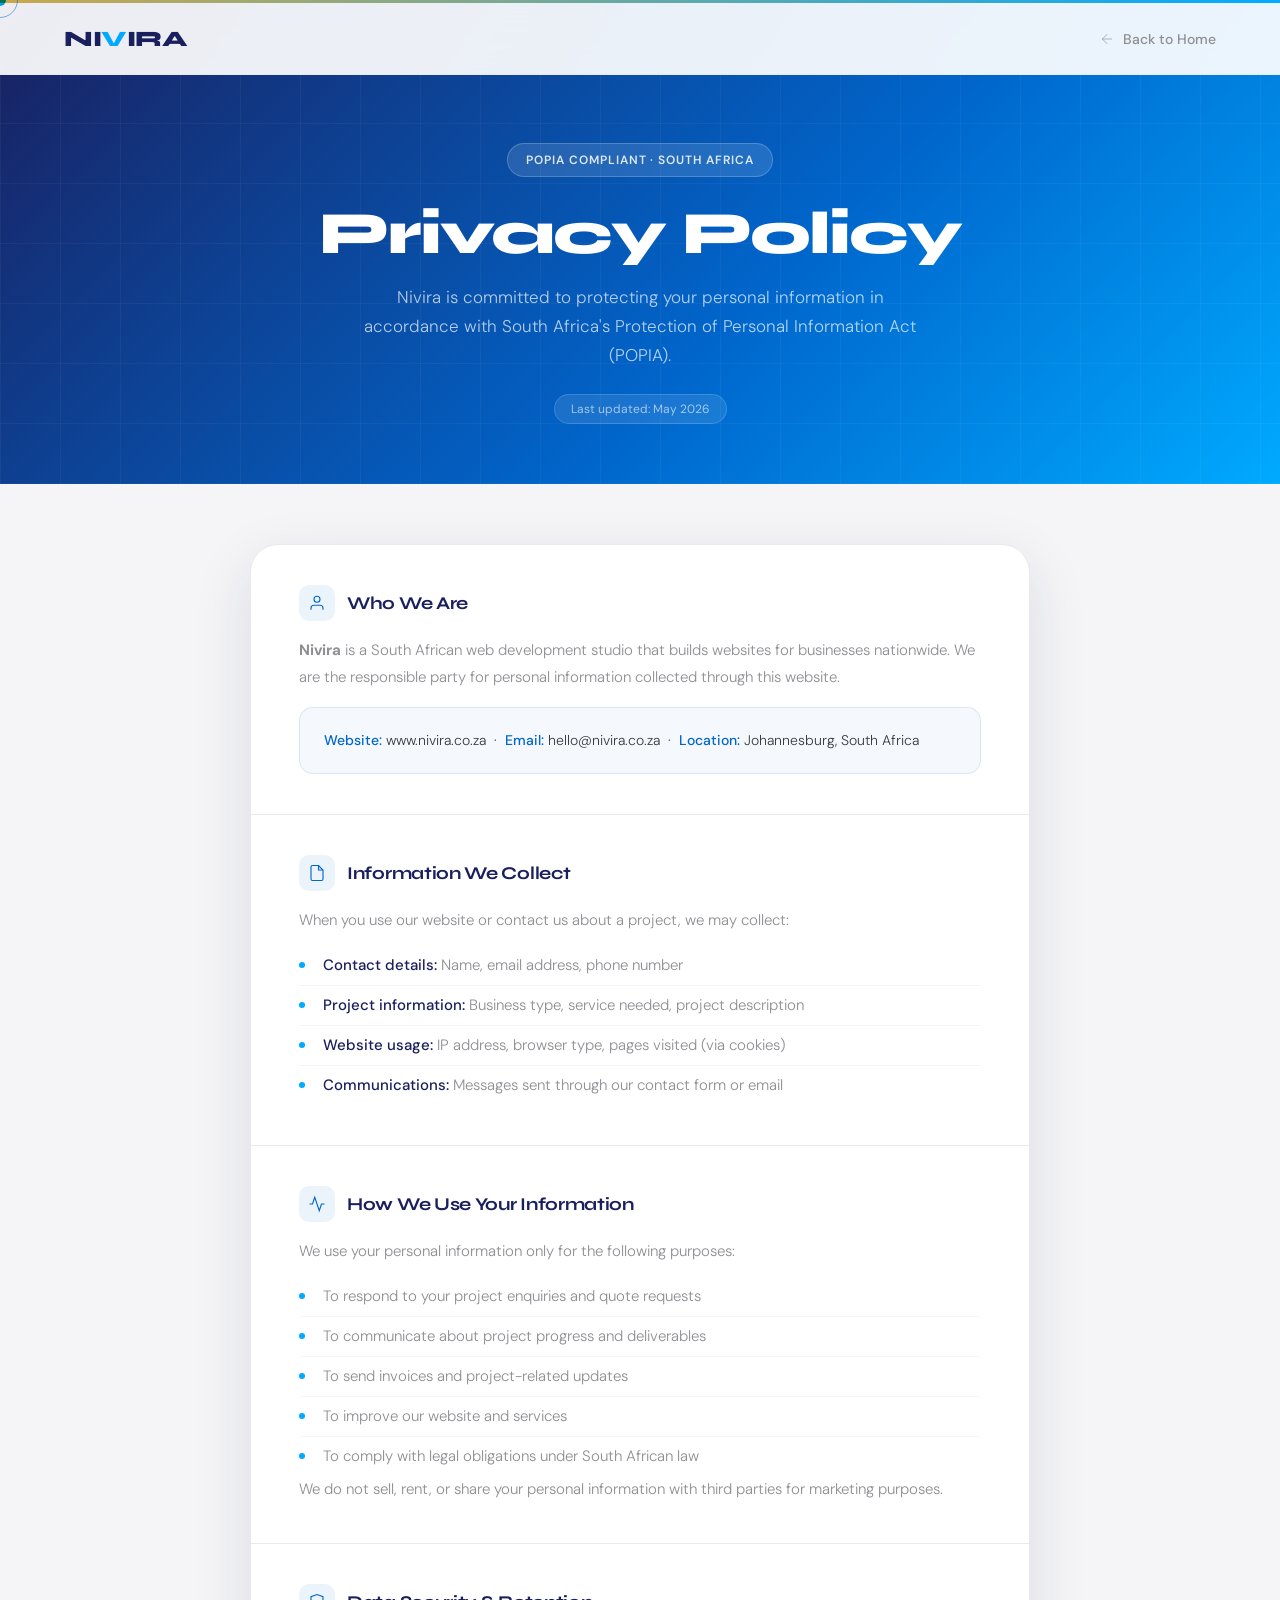
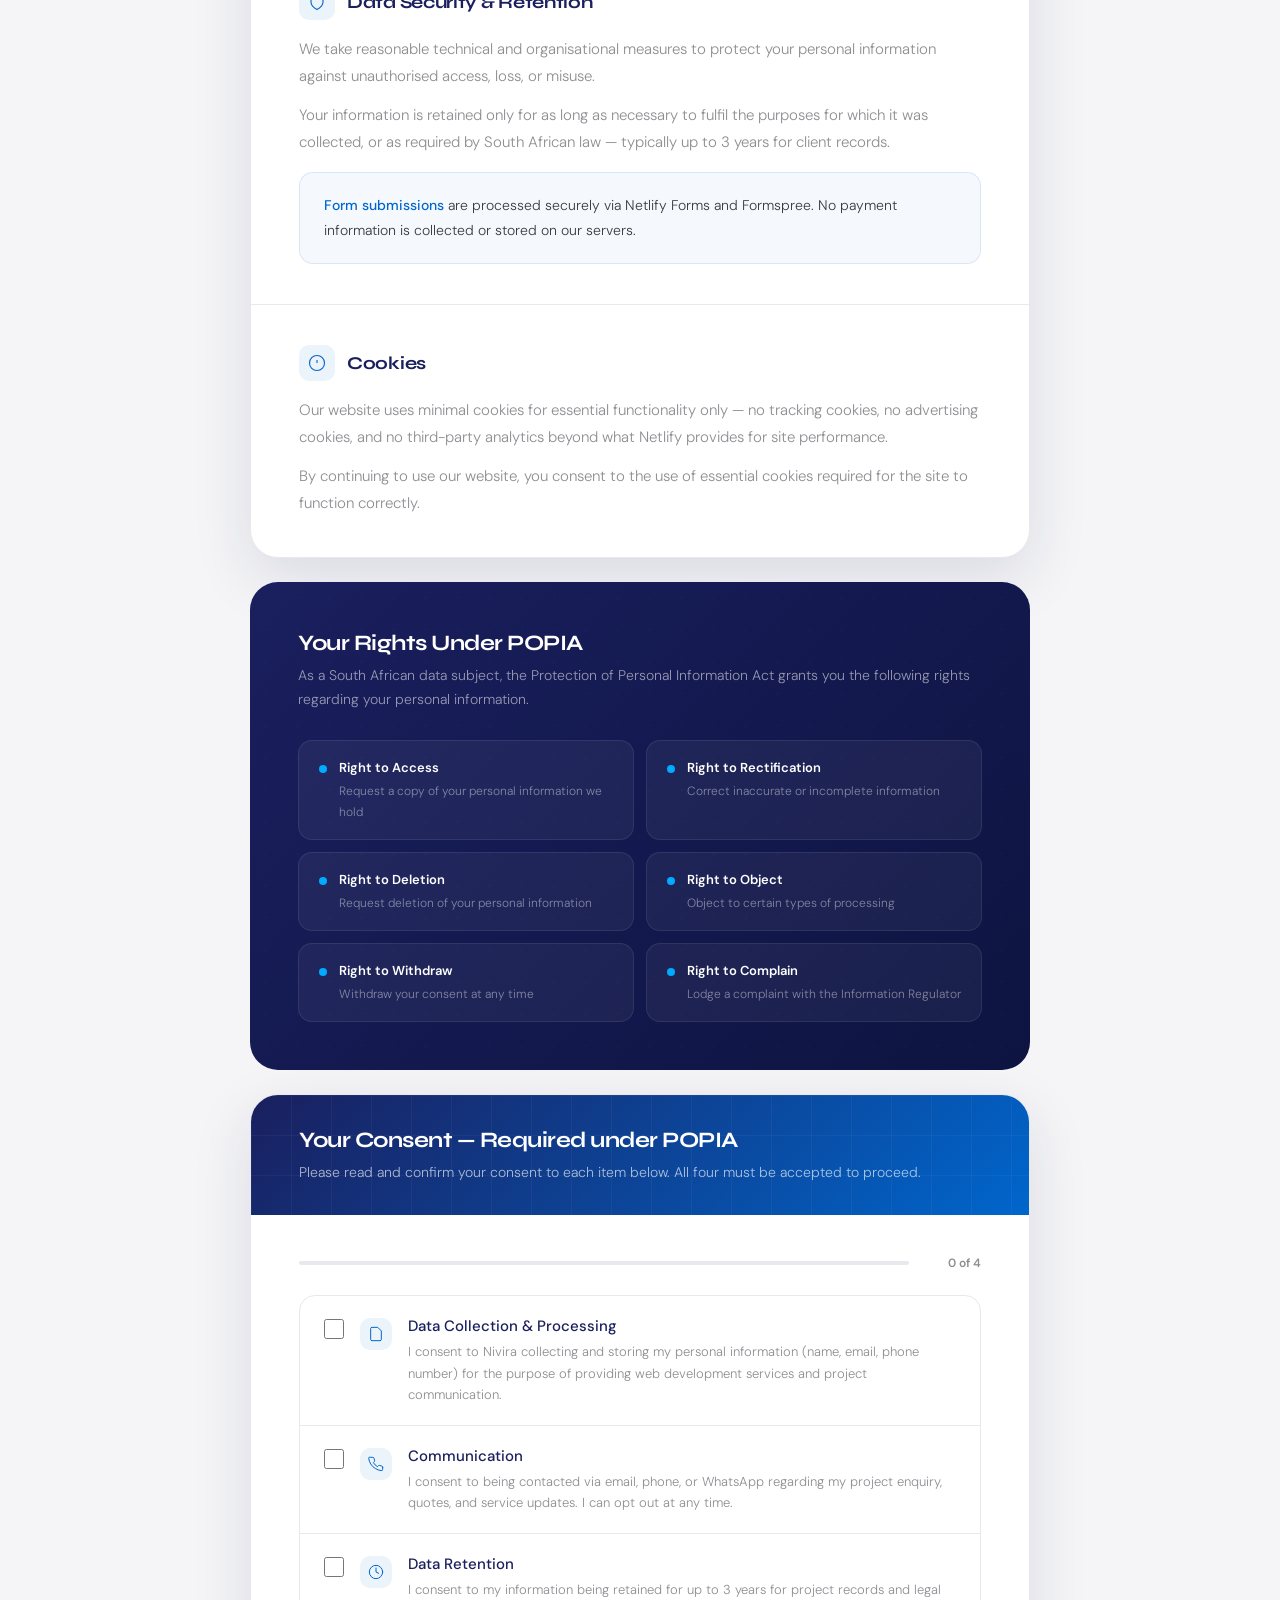
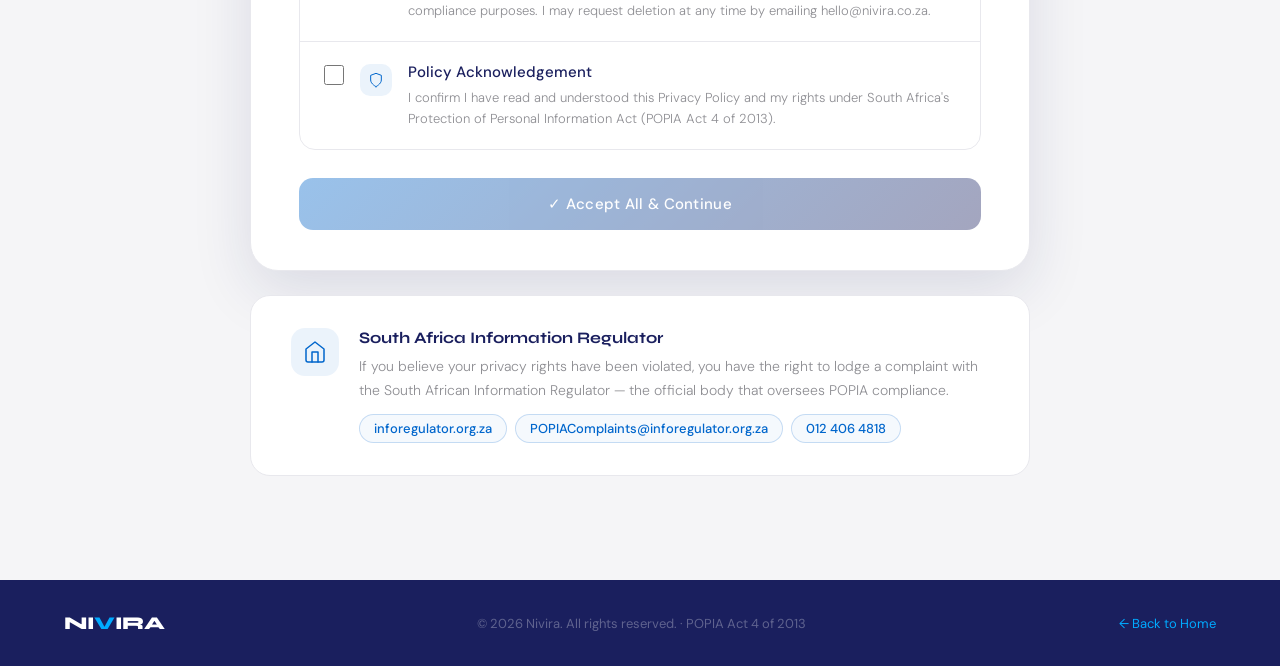
==== privacy-policy.html @ 15f0e9cd "Add files via upload" ====
<!DOCTYPE html>
<html lang="en">
<head>
<meta charset="UTF-8">
<meta name="viewport" content="width=device-width, initial-scale=1.0">
<title>Privacy Policy & POPIA | Nivira</title>
<meta name="description" content="Nivira's Privacy Policy and POPIA compliance notice. Learn how we collect, use, and protect your personal information.">
<link rel="canonical" href="https://www.nivira.co.za/privacy-policy.html">
<link rel="preconnect" href="https://fonts.googleapis.com">
<link rel="preconnect" href="https://fonts.gstatic.com" crossorigin>
<link href="https://fonts.googleapis.com/css2?family=Syne:wght@400;500;600;700;800&family=DM+Sans:ital,opsz,wght@0,9..40,300;0,9..40,400;0,9..40,500&display=swap" rel="stylesheet">
<style>
:root{
  --navy:#1a1f5e;
  --blue:#0066cc;
  --cyan:#00aaff;
  --white:#ffffff;
  --offwhite:#f5f5f7;
  --grey:#e8e8ed;
  --midgrey:#8e8e93;
  --darkgrey:#3a3a3c;
  --gold:#c9a84c;
  --shadow:0 4px 24px rgba(0,102,204,0.10);
  --shadow-lg:0 20px 60px rgba(26,31,94,0.12);
}
*{margin:0;padding:0;box-sizing:border-box;}
html{scroll-behavior:smooth;}
body{
  font-family:'DM Sans',sans-serif;
  background:var(--offwhite);
  color:var(--navy);
  cursor:none;
}

/* CURSOR */
.cursor{position:fixed;width:12px;height:12px;background:var(--cyan);border-radius:50%;pointer-events:none;z-index:99999;transform:translate(-50%,-50%);transition:transform 0.1s,background 0.3s,width 0.3s,height 0.3s;mix-blend-mode:multiply;}
.cursor-ring{position:fixed;width:36px;height:36px;border:1.5px solid var(--blue);border-radius:50%;pointer-events:none;z-index:99998;transform:translate(-50%,-50%);transition:transform 0.18s,width 0.3s,height 0.3s,opacity 0.3s;opacity:0.5;}
.cursor.hover{width:20px;height:20px;background:var(--gold);}
.cursor-ring.hover{width:52px;height:52px;opacity:0.25;}

/* GOLD BAR */
.gold-bar{height:3px;background:linear-gradient(90deg,var(--gold),var(--cyan),var(--gold));background-size:200% 100%;animation:shimmer 3s linear infinite;}
@keyframes shimmer{0%{background-position:200% 0;}100%{background-position:-200% 0;}}

/* NAV */
nav{
  position:fixed;top:3px;left:0;right:0;z-index:1000;
  padding:0 5%;height:72px;
  display:flex;align-items:center;justify-content:space-between;
  background:rgba(255,255,255,0.92);
  backdrop-filter:blur(20px);
  border-bottom:1px solid rgba(232,232,237,0.6);
  transition:all 0.4s;
}
nav.scrolled{box-shadow:0 2px 30px rgba(26,31,94,0.08);}
.nav-logo{
  font-family:'Syne',sans-serif;font-weight:800;font-size:22px;
  color:var(--navy);text-decoration:none;letter-spacing:-0.5px;
}
.nav-logo span{color:var(--cyan);}
.nav-back{
  display:inline-flex;align-items:center;gap:8px;
  font-size:14px;font-weight:500;color:var(--midgrey);
  text-decoration:none;transition:color 0.3s;
}
.nav-back:hover{color:var(--navy);}
.nav-back svg{width:16px;height:16px;stroke:currentColor;transition:transform 0.3s;}
.nav-back:hover svg{transform:translateX(-3px);}

/* PAGE HERO */
.page-hero{
  padding:140px 5% 60px;
  background:linear-gradient(135deg,var(--navy) 0%,var(--blue) 60%,var(--cyan) 100%);
  position:relative;overflow:hidden;
  text-align:center;
}
.page-hero::before{
  content:'';position:absolute;inset:0;
  background-image:linear-gradient(rgba(255,255,255,0.04) 1px,transparent 1px),linear-gradient(90deg,rgba(255,255,255,0.04) 1px,transparent 1px);
  background-size:60px 60px;
}
.hero-inner{position:relative;z-index:2;}
.hero-badge{
  display:inline-flex;align-items:center;gap:8px;
  padding:8px 18px;border-radius:100px;
  background:rgba(255,255,255,0.12);
  border:1px solid rgba(255,255,255,0.2);
  font-size:12px;font-weight:600;letter-spacing:0.08em;
  text-transform:uppercase;color:rgba(255,255,255,0.85);
  margin-bottom:24px;
}
.page-hero h1{
  font-family:'Syne',sans-serif;
  font-size:clamp(36px,5vw,60px);
  font-weight:800;color:var(--white);
  letter-spacing:-2px;margin-bottom:16px;
  line-height:1.1;
}
.page-hero p{
  font-size:17px;font-weight:300;
  color:rgba(255,255,255,0.7);
  max-width:580px;margin:0 auto 24px;
  line-height:1.7;
}
.updated-pill{
  display:inline-block;
  padding:6px 16px;border-radius:100px;
  background:rgba(255,255,255,0.1);
  border:1px solid rgba(255,255,255,0.15);
  font-size:12px;color:rgba(255,255,255,0.6);
}

/* MAIN CONTENT */
.content-wrap{
  max-width:820px;margin:0 auto;
  padding:60px 20px 80px;
}

/* POLICY CARD */
.policy-card{
  background:var(--white);
  border:1px solid var(--grey);
  border-radius:28px;
  overflow:hidden;
  box-shadow:var(--shadow-lg);
  margin-bottom:24px;
}
.policy-section{
  padding:40px 48px;
  border-bottom:1px solid var(--grey);
}
.policy-section:last-child{border-bottom:none;}
.policy-section h2{
  font-family:'Syne',sans-serif;
  font-size:18px;font-weight:700;
  color:var(--navy);margin-bottom:16px;
  display:flex;align-items:center;gap:12px;
  letter-spacing:-0.3px;
}
.section-icon{
  width:36px;height:36px;border-radius:10px;
  background:rgba(0,102,204,0.08);
  display:flex;align-items:center;justify-content:center;
  flex-shrink:0;
}
.section-icon svg{width:18px;height:18px;stroke:var(--blue);stroke-width:1.5;}
.policy-section p{
  font-size:15px;font-weight:300;
  color:var(--midgrey);line-height:1.8;
  margin-bottom:12px;
}
.policy-section p:last-child{margin-bottom:0;}
.policy-section ul{
  list-style:none;margin-top:12px;
}
.policy-section ul li{
  font-size:15px;font-weight:300;
  color:var(--midgrey);line-height:1.8;
  padding:6px 0 6px 24px;
  position:relative;
  border-bottom:1px solid var(--offwhite);
}
.policy-section ul li:last-child{border-bottom:none;}
.policy-section ul li::before{
  content:'';position:absolute;left:0;top:50%;
  transform:translateY(-50%);
  width:6px;height:6px;border-radius:50%;
  background:var(--cyan);
}
.policy-section ul li strong{
  color:var(--navy);font-weight:500;
}
.highlight-box{
  background:rgba(0,102,204,0.04);
  border:1px solid rgba(0,102,204,0.12);
  border-radius:14px;padding:20px 24px;
  margin-top:16px;
}
.highlight-box p{color:var(--darkgrey);font-size:14px;margin:0;}
.highlight-box strong{color:var(--blue);font-weight:500;}

/* CONSENT FORM CARD */
.consent-card{
  background:var(--white);
  border:1px solid var(--grey);
  border-radius:28px;
  overflow:hidden;
  box-shadow:var(--shadow-lg);
  margin-bottom:24px;
}
.consent-header{
  background:linear-gradient(135deg,var(--navy),var(--blue));
  padding:32px 48px;
  position:relative;overflow:hidden;
}
.consent-header::before{
  content:'';position:absolute;inset:0;
  background-image:linear-gradient(rgba(255,255,255,0.04) 1px,transparent 1px),linear-gradient(90deg,rgba(255,255,255,0.04) 1px,transparent 1px);
  background-size:40px 40px;
}
.consent-header-inner{position:relative;z-index:1;}
.consent-header h3{
  font-family:'Syne',sans-serif;
  font-size:22px;font-weight:700;
  color:var(--white);margin-bottom:8px;
  letter-spacing:-0.5px;
}
.consent-header p{
  font-size:14px;font-weight:300;
  color:rgba(255,255,255,0.65);
  line-height:1.6;
}
.consent-body{padding:40px 48px;}

/* HIDDEN FORMSPREE */
#consentFormData{display:none;}

/* CONSENT ITEMS */
.consent-items{
  display:flex;flex-direction:column;
  gap:0;margin-bottom:28px;
  border:1px solid var(--grey);
  border-radius:16px;overflow:hidden;
}
.consent-item{
  display:flex;align-items:flex-start;gap:16px;
  padding:20px 24px;
  border-bottom:1px solid var(--grey);
  transition:background 0.2s;
  cursor:none;
}
.consent-item:last-child{border-bottom:none;}
.consent-item:hover{background:rgba(0,102,204,0.02);}
.consent-item input[type="checkbox"]{
  width:20px;height:20px;
  border:2px solid var(--grey);
  border-radius:6px;
  cursor:none;
  accent-color:var(--blue);
  flex-shrink:0;margin-top:3px;
  transition:all 0.2s;
}
.consent-item label{
  flex:1;cursor:none;
}
.consent-item label strong{
  display:block;font-size:15px;
  font-weight:500;color:var(--navy);
  margin-bottom:4px;
}
.consent-item label small{
  font-size:13px;font-weight:300;
  color:var(--midgrey);line-height:1.5;
}
.consent-check-icon{
  width:32px;height:32px;border-radius:10px;
  background:rgba(0,102,204,0.08);
  display:flex;align-items:center;justify-content:center;
  flex-shrink:0;margin-top:2px;
  transition:background 0.3s;
}
.consent-check-icon svg{
  width:16px;height:16px;
  stroke:var(--blue);stroke-width:1.5;
}

/* PROGRESS */
.consent-progress{
  display:flex;align-items:center;gap:12px;
  margin-bottom:24px;
}
.progress-bar-wrap{
  flex:1;height:4px;
  background:var(--grey);border-radius:100px;
  overflow:hidden;
}
.progress-bar-fill{
  height:100%;width:0%;
  background:linear-gradient(90deg,var(--cyan),var(--blue));
  border-radius:100px;
  transition:width 0.4s ease;
}
.progress-text{
  font-size:12px;font-weight:600;
  color:var(--midgrey);white-space:nowrap;
  min-width:60px;text-align:right;
}

/* ACCEPT BUTTON */
.accept-btn{
  width:100%;padding:16px;
  background:linear-gradient(135deg,var(--blue),var(--navy));
  color:var(--white);border:none;border-radius:14px;
  font-size:15px;font-weight:500;
  font-family:'DM Sans',sans-serif;
  cursor:none;transition:all 0.3s ease;
  position:relative;overflow:hidden;
  letter-spacing:0.02em;
}
.accept-btn::before{
  content:'';position:absolute;inset:0;
  background:linear-gradient(135deg,var(--cyan),var(--blue));
  opacity:0;transition:opacity 0.3s;
}
.accept-btn:hover:not(:disabled)::before{opacity:1;}
.accept-btn span{position:relative;z-index:1;}
.accept-btn:disabled{
  opacity:0.4;cursor:not-allowed;
}
.accept-btn:disabled::before{opacity:0;}

/* SUCCESS / ERROR */
.result-msg{
  display:none;
  border-radius:14px;
  padding:20px 24px;
  margin-top:20px;
  font-size:14px;line-height:1.6;
  font-weight:400;
}
.result-msg.success{
  background:rgba(0,170,255,0.06);
  border:1px solid rgba(0,102,204,0.15);
  color:var(--blue);
}
.result-msg.error{
  background:rgba(255,107,53,0.06);
  border:1px solid rgba(255,107,53,0.2);
  color:#c0392b;
}
.result-msg strong{font-weight:600;}

/* RIGHTS CARD */
.rights-card{
  background:linear-gradient(135deg,var(--navy) 0%,#0d1440 100%);
  border-radius:28px;padding:48px;
  margin-bottom:24px;
  position:relative;overflow:hidden;
}
.rights-card::before{
  content:'';position:absolute;inset:0;
  background-image:radial-gradient(var(--cyan) 1px,transparent 1px);
  background-size:32px 32px;opacity:0.04;
}
.rights-card-inner{position:relative;z-index:1;}
.rights-card h3{
  font-family:'Syne',sans-serif;
  font-size:22px;font-weight:700;
  color:var(--white);margin-bottom:8px;
  letter-spacing:-0.5px;
}
.rights-card p{
  font-size:14px;font-weight:300;
  color:rgba(255,255,255,0.55);
  margin-bottom:28px;line-height:1.7;
}
.rights-grid{
  display:grid;grid-template-columns:repeat(2,1fr);
  gap:12px;
}
.right-item{
  background:rgba(255,255,255,0.05);
  border:1px solid rgba(255,255,255,0.08);
  border-radius:14px;padding:18px 20px;
  display:flex;align-items:flex-start;gap:12px;
  transition:background 0.3s;
}
.right-item:hover{background:rgba(255,255,255,0.08);}
.right-dot{
  width:8px;height:8px;border-radius:50%;
  background:var(--cyan);flex-shrink:0;margin-top:6px;
}
.right-item strong{
  display:block;font-size:13px;font-weight:600;
  color:var(--white);margin-bottom:3px;
}
.right-item span{
  font-size:12px;font-weight:300;
  color:rgba(255,255,255,0.45);line-height:1.5;
}

/* REGULATOR CARD */
.regulator-card{
  background:var(--white);
  border:1px solid var(--grey);
  border-radius:20px;padding:32px 40px;
  margin-bottom:24px;
  display:flex;align-items:flex-start;gap:20px;
}
.regulator-icon{
  width:48px;height:48px;border-radius:14px;
  background:rgba(0,102,204,0.08);
  display:flex;align-items:center;justify-content:center;
  flex-shrink:0;
}
.regulator-icon svg{width:24px;height:24px;stroke:var(--blue);stroke-width:1.5;}
.regulator-info h4{
  font-family:'Syne',sans-serif;
  font-size:16px;font-weight:700;
  color:var(--navy);margin-bottom:8px;
}
.regulator-info p{
  font-size:14px;font-weight:300;
  color:var(--midgrey);line-height:1.7;margin-bottom:12px;
}
.regulator-links{
  display:flex;flex-wrap:wrap;gap:8px;
}
.reg-link{
  font-size:13px;font-weight:500;
  color:var(--blue);text-decoration:none;
  padding:5px 14px;border-radius:100px;
  border:1px solid rgba(0,102,204,0.2);
  background:rgba(0,102,204,0.04);
  transition:all 0.3s;
}
.reg-link:hover{background:var(--blue);color:var(--white);}

/* FOOTER */
footer{
  background:var(--navy);
  padding:32px 5%;
  display:flex;justify-content:space-between;
  align-items:center;flex-wrap:wrap;gap:12px;
}
footer p{font-size:13px;color:rgba(255,255,255,0.3);}
footer a{color:var(--cyan);text-decoration:none;}
.footer-logo{
  font-family:'Syne',sans-serif;
  font-size:18px;font-weight:800;
  color:var(--white);letter-spacing:-0.5px;
}
.footer-logo span{color:var(--cyan);}

/* RESPONSIVE */
@media(max-width:768px){
  .policy-section,.consent-body,.consent-header{padding:28px 24px;}
  .rights-card{padding:32px 24px;}
  .rights-grid{grid-template-columns:1fr;}
  .regulator-card{flex-direction:column;}
  footer{flex-direction:column;text-align:center;}
  body{cursor:auto;}
  .cursor,.cursor-ring{display:none;}
}
</style>
</head>
<body>

<div class="cursor" id="cursor"></div>
<div class="cursor-ring" id="cursorRing"></div>
<div class="gold-bar"></div>

<!-- NAV -->
<nav id="navbar">
  <a href="index.html" class="nav-logo">NI<span>V</span>IRA</a>
  <a href="index.html" class="nav-back">
    <svg viewBox="0 0 24 24" fill="none" stroke-linecap="round" stroke-linejoin="round"><path d="M19 12H5M12 5l-7 7 7 7"/></svg>
    Back to Home
  </a>
</nav>

<!-- HERO -->
<div class="page-hero">
  <div class="hero-inner">
    <div class="hero-badge">POPIA Compliant · South Africa</div>
    <h1>Privacy Policy</h1>
    <p>Nivira is committed to protecting your personal information in accordance with South Africa's Protection of Personal Information Act (POPIA).</p>
    <div class="updated-pill">Last updated: May 2026</div>
  </div>
</div>

<!-- CONTENT -->
<div class="content-wrap">

  <!-- WHO WE ARE -->
  <div class="policy-card">
    <div class="policy-section">
      <h2>
        <div class="section-icon">
          <svg viewBox="0 0 24 24" fill="none"><path d="M20 21v-2a4 4 0 0 0-4-4H8a4 4 0 0 0-4 4v2"/><circle cx="12" cy="7" r="4"/></svg>
        </div>
        Who We Are
      </h2>
      <p><strong>Nivira</strong> is a South African web development studio that builds websites for businesses nationwide. We are the responsible party for personal information collected through this website.</p>
      <div class="highlight-box">
        <p><strong>Website:</strong> www.nivira.co.za &nbsp;·&nbsp; <strong>Email:</strong> hello@nivira.co.za &nbsp;·&nbsp; <strong>Location:</strong> Johannesburg, South Africa</p>
      </div>
    </div>

    <div class="policy-section">
      <h2>
        <div class="section-icon">
          <svg viewBox="0 0 24 24" fill="none"><path d="M14 2H6a2 2 0 0 0-2 2v16a2 2 0 0 0 2 2h12a2 2 0 0 0 2-2V8z"/><polyline points="14 2 14 8 20 8"/></svg>
        </div>
        Information We Collect
      </h2>
      <p>When you use our website or contact us about a project, we may collect:</p>
      <ul>
        <li><strong>Contact details:</strong> Name, email address, phone number</li>
        <li><strong>Project information:</strong> Business type, service needed, project description</li>
        <li><strong>Website usage:</strong> IP address, browser type, pages visited (via cookies)</li>
        <li><strong>Communications:</strong> Messages sent through our contact form or email</li>
      </ul>
    </div>

    <div class="policy-section">
      <h2>
        <div class="section-icon">
          <svg viewBox="0 0 24 24" fill="none"><path d="M22 12h-4l-3 9L9 3l-3 9H2"/></svg>
        </div>
        How We Use Your Information
      </h2>
      <p>We use your personal information only for the following purposes:</p>
      <ul>
        <li>To respond to your project enquiries and quote requests</li>
        <li>To communicate about project progress and deliverables</li>
        <li>To send invoices and project-related updates</li>
        <li>To improve our website and services</li>
        <li>To comply with legal obligations under South African law</li>
      </ul>
      <p>We do not sell, rent, or share your personal information with third parties for marketing purposes.</p>
    </div>

    <div class="policy-section">
      <h2>
        <div class="section-icon">
          <svg viewBox="0 0 24 24" fill="none"><path d="M12 22s8-4 8-10V5l-8-3-8 3v7c0 6 8 10 8 10z"/></svg>
        </div>
        Data Security & Retention
      </h2>
      <p>We take reasonable technical and organisational measures to protect your personal information against unauthorised access, loss, or misuse.</p>
      <p>Your information is retained only for as long as necessary to fulfil the purposes for which it was collected, or as required by South African law — typically up to 3 years for client records.</p>
      <div class="highlight-box">
        <p><strong>Form submissions</strong> are processed securely via Netlify Forms and Formspree. No payment information is collected or stored on our servers.</p>
      </div>
    </div>

    <div class="policy-section">
      <h2>
        <div class="section-icon">
          <svg viewBox="0 0 24 24" fill="none"><circle cx="12" cy="12" r="10"/><line x1="12" y1="8" x2="12" y2="12"/><line x1="12" y1="16" x2="12.01" y2="16"/></svg>
        </div>
        Cookies
      </h2>
      <p>Our website uses minimal cookies for essential functionality only — no tracking cookies, no advertising cookies, and no third-party analytics beyond what Netlify provides for site performance.</p>
      <p>By continuing to use our website, you consent to the use of essential cookies required for the site to function correctly.</p>
    </div>
  </div>

  <!-- RIGHTS CARD -->
  <div class="rights-card">
    <div class="rights-card-inner">
      <h3>Your Rights Under POPIA</h3>
      <p>As a South African data subject, the Protection of Personal Information Act grants you the following rights regarding your personal information.</p>
      <div class="rights-grid">
        <div class="right-item">
          <div class="right-dot"></div>
          <div>
            <strong>Right to Access</strong>
            <span>Request a copy of your personal information we hold</span>
          </div>
        </div>
        <div class="right-item">
          <div class="right-dot"></div>
          <div>
            <strong>Right to Rectification</strong>
            <span>Correct inaccurate or incomplete information</span>
          </div>
        </div>
        <div class="right-item">
          <div class="right-dot"></div>
          <div>
            <strong>Right to Deletion</strong>
            <span>Request deletion of your personal information</span>
          </div>
        </div>
        <div class="right-item">
          <div class="right-dot"></div>
          <div>
            <strong>Right to Object</strong>
            <span>Object to certain types of processing</span>
          </div>
        </div>
        <div class="right-item">
          <div class="right-dot"></div>
          <div>
            <strong>Right to Withdraw</strong>
            <span>Withdraw your consent at any time</span>
          </div>
        </div>
        <div class="right-item">
          <div class="right-dot"></div>
          <div>
            <strong>Right to Complain</strong>
            <span>Lodge a complaint with the Information Regulator</span>
          </div>
        </div>
      </div>
    </div>
  </div>

  <!-- CONSENT FORM -->
  <div class="consent-card">
    <div class="consent-header">
      <div class="consent-header-inner">
        <h3>Your Consent — Required under POPIA</h3>
        <p>Please read and confirm your consent to each item below. All four must be accepted to proceed.</p>
      </div>
    </div>
    <div class="consent-body">

      <!-- Hidden Formspree form -->
      <form id="consentFormData" action="https://formspree.io/f/YOUR_FORM_ID" method="POST">
        <input type="text" name="consent_date" id="consentDate">
        <input type="text" name="user_ip" id="userIp">
        <input type="text" name="user_agent" id="userAgent">
        <input type="text" name="consent_collection" id="c1val">
        <input type="text" name="consent_contact" id="c2val">
        <input type="text" name="consent_retention" id="c3val">
        <input type="text" name="consent_acknowledgment" id="c4val">
        <input type="text" name="_subject" value="POPIA Consent — Nivira">
      </form>

      <!-- Progress -->
      <div class="consent-progress">
        <div class="progress-bar-wrap">
          <div class="progress-bar-fill" id="progressFill"></div>
        </div>
        <div class="progress-text" id="progressText">0 of 4</div>
      </div>

      <!-- Checkboxes -->
      <div class="consent-items">

        <div class="consent-item">
          <input type="checkbox" id="c1">
          <div class="consent-check-icon">
            <svg viewBox="0 0 24 24" fill="none" stroke-linecap="round" stroke-linejoin="round"><path d="M14 2H6a2 2 0 0 0-2 2v16a2 2 0 0 0 2 2h12a2 2 0 0 0 2-2V8z"/></svg>
          </div>
          <label for="c1">
            <strong>Data Collection & Processing</strong>
            <small>I consent to Nivira collecting and storing my personal information (name, email, phone number) for the purpose of providing web development services and project communication.</small>
          </label>
        </div>

        <div class="consent-item">
          <input type="checkbox" id="c2">
          <div class="consent-check-icon">
            <svg viewBox="0 0 24 24" fill="none" stroke-linecap="round" stroke-linejoin="round"><path d="M22 16.92v3a2 2 0 0 1-2.18 2 19.79 19.79 0 0 1-8.63-3.07A19.5 19.5 0 0 1 4.11 12a19.79 19.79 0 0 1-3.07-8.67A2 2 0 0 1 4.11 2h3a2 2 0 0 1 2 1.72c.127.96.361 1.903.7 2.81a2 2 0 0 1-.45 2.11L8.09 9.91a16 16 0 0 0 6 6l1.27-1.27a2 2 0 0 1 2.11-.45c.907.339 1.85.573 2.81.7A2 2 0 0 1 22 16.92z"/></svg>
          </div>
          <label for="c2">
            <strong>Communication</strong>
            <small>I consent to being contacted via email, phone, or WhatsApp regarding my project enquiry, quotes, and service updates. I can opt out at any time.</small>
          </label>
        </div>

        <div class="consent-item">
          <input type="checkbox" id="c3">
          <div class="consent-check-icon">
            <svg viewBox="0 0 24 24" fill="none" stroke-linecap="round" stroke-linejoin="round"><circle cx="12" cy="12" r="10"/><polyline points="12 6 12 12 16 14"/></svg>
          </div>
          <label for="c3">
            <strong>Data Retention</strong>
            <small>I consent to my information being retained for up to 3 years for project records and legal compliance purposes. I may request deletion at any time by emailing hello@nivira.co.za.</small>
          </label>
        </div>

        <div class="consent-item">
          <input type="checkbox" id="c4">
          <div class="consent-check-icon">
            <svg viewBox="0 0 24 24" fill="none" stroke-linecap="round" stroke-linejoin="round"><path d="M12 22s8-4 8-10V5l-8-3-8 3v7c0 6 8 10 8 10z"/></svg>
          </div>
          <label for="c4">
            <strong>Policy Acknowledgement</strong>
            <small>I confirm I have read and understood this Privacy Policy and my rights under South Africa's Protection of Personal Information Act (POPIA Act 4 of 2013).</small>
          </label>
        </div>

      </div>

      <button class="accept-btn" id="acceptBtn" disabled>
        <span id="btnText">✓ Accept All & Continue</span>
      </button>

      <div class="result-msg success" id="successMsg">
        <strong>✓ Consent Recorded</strong><br>
        Thank you. Your consent has been saved and a record has been sent to our team. You can exercise your POPIA rights at any time by contacting us at hello@nivira.co.za.
      </div>
      <div class="result-msg error" id="errorMsg">
        <strong>⚠ Submission issue</strong><br>
        Your consent has been saved locally. If you need a formal record, please email us at hello@nivira.co.za.
      </div>

    </div>
  </div>

  <!-- REGULATOR -->
  <div class="regulator-card">
    <div class="regulator-icon">
      <svg viewBox="0 0 24 24" fill="none" stroke-linecap="round" stroke-linejoin="round"><path d="M3 9l9-7 9 7v11a2 2 0 0 1-2 2H5a2 2 0 0 1-2-2z"/><polyline points="9 22 9 12 15 12 15 22"/></svg>
    </div>
    <div class="regulator-info">
      <h4>South Africa Information Regulator</h4>
      <p>If you believe your privacy rights have been violated, you have the right to lodge a complaint with the South African Information Regulator — the official body that oversees POPIA compliance.</p>
      <div class="regulator-links">
        <a href="https://www.inforegulator.org.za" target="_blank" rel="noopener" class="reg-link">inforegulator.org.za</a>
        <a href="mailto:POPIAComplaints@inforegulator.org.za" class="reg-link">POPIAComplaints@inforegulator.org.za</a>
        <a href="tel:0124064818" class="reg-link">012 406 4818</a>
      </div>
    </div>
  </div>

</div><!-- end content-wrap -->

<!-- FOOTER -->
<footer>
  <a href="index.html" class="footer-logo">NI<span>V</span>IRA</a>
  <p>© 2026 Nivira. All rights reserved. · POPIA Act 4 of 2013</p>
  <p><a href="index.html">← Back to Home</a></p>
</footer>

<script>
// CURSOR
const cursor=document.getElementById('cursor');
const ring=document.getElementById('cursorRing');
let mx=0,my=0,rx=0,ry=0;
document.addEventListener('mousemove',e=>{
  mx=e.clientX;my=e.clientY;
  cursor.style.left=mx+'px';cursor.style.top=my+'px';
});
function animateRing(){
  rx+=(mx-rx)*0.12;ry+=(my-ry)*0.12;
  ring.style.left=rx+'px';ring.style.top=ry+'px';
  requestAnimationFrame(animateRing);
}
animateRing();
document.querySelectorAll('a,button,.consent-item').forEach(el=>{
  el.addEventListener('mouseenter',()=>{cursor.classList.add('hover');ring.classList.add('hover');});
  el.addEventListener('mouseleave',()=>{cursor.classList.remove('hover');ring.classList.remove('hover');});
});

// NAVBAR SCROLL
window.addEventListener('scroll',()=>{
  document.getElementById('navbar').classList.toggle('scrolled',window.scrollY>50);
});

// CONSENT LOGIC
const checkboxes=[
  document.getElementById('c1'),
  document.getElementById('c2'),
  document.getElementById('c3'),
  document.getElementById('c4')
];
const acceptBtn=document.getElementById('acceptBtn');
const progressFill=document.getElementById('progressFill');
const progressText=document.getElementById('progressText');

function updateProgress(){
  const checked=checkboxes.filter(c=>c.checked).length;
  const pct=(checked/4)*100;
  progressFill.style.width=pct+'%';
  progressText.textContent=checked+' of 4';
  acceptBtn.disabled=checked<4;
}

checkboxes.forEach(c=>c.addEventListener('change',updateProgress));

// Get IP
let userIp='Unable to detect';
fetch('https://api.ipify.org?format=json')
  .then(r=>r.json())
  .then(d=>userIp=d.ip)
  .catch(()=>userIp='Detection failed');

// Submit consent
acceptBtn.addEventListener('click',async function(){
  const btnText=document.getElementById('btnText');
  btnText.textContent='Saving…';
  acceptBtn.disabled=true;

  // Save to localStorage
  const consentData={
    accepted:true,
    timestamp:new Date().toISOString(),
    ip:userIp,
    consents:{
      dataCollection:checkboxes[0].checked,
      contact:checkboxes[1].checked,
      retention:checkboxes[2].checked,
      acknowledgment:checkboxes[3].checked
    }
  };
  localStorage.setItem('niviraPOPIAConsent',JSON.stringify(consentData));

  // Fill hidden form
  document.getElementById('consentDate').value=consentData.timestamp;
  document.getElementById('userIp').value=userIp;
  document.getElementById('userAgent').value=navigator.userAgent;
  document.getElementById('c1val').value=checkboxes[0].checked?'Yes':'No';
  document.getElementById('c2val').value=checkboxes[1].checked?'Yes':'No';
  document.getElementById('c3val').value=checkboxes[2].checked?'Yes':'No';
  document.getElementById('c4val').value=checkboxes[3].checked?'Yes':'No';

  // Submit to Formspree
  const form=document.getElementById('consentFormData');
  const formData=new FormData(form);
  try{
    const res=await fetch(form.action,{
      method:'POST',body:formData,
      headers:{Accept:'application/json'}
    });
    if(res.ok){
      document.getElementById('successMsg').style.display='block';
    } else {
      document.getElementById('errorMsg').style.display='block';
    }
  }catch{
    document.getElementById('errorMsg').style.display='block';
  }

  btnText.textContent='✓ Consent Accepted';
});

// Check existing consent on load
window.addEventListener('load',()=>{
  try{
    const saved=JSON.parse(localStorage.getItem('niviraPOPIAConsent'));
    if(saved&&saved.accepted){
      acceptBtn.disabled=true;
      document.getElementById('btnText').textContent='✓ Consent Already Recorded';
      const s=document.getElementById('successMsg');
      s.style.display='block';
      s.innerHTML='<strong>✓ Consent Already Recorded</strong><br>You have previously accepted our Privacy Policy. Thank you.';
    }
  }catch(e){}
});
</script>
</body>
</html>
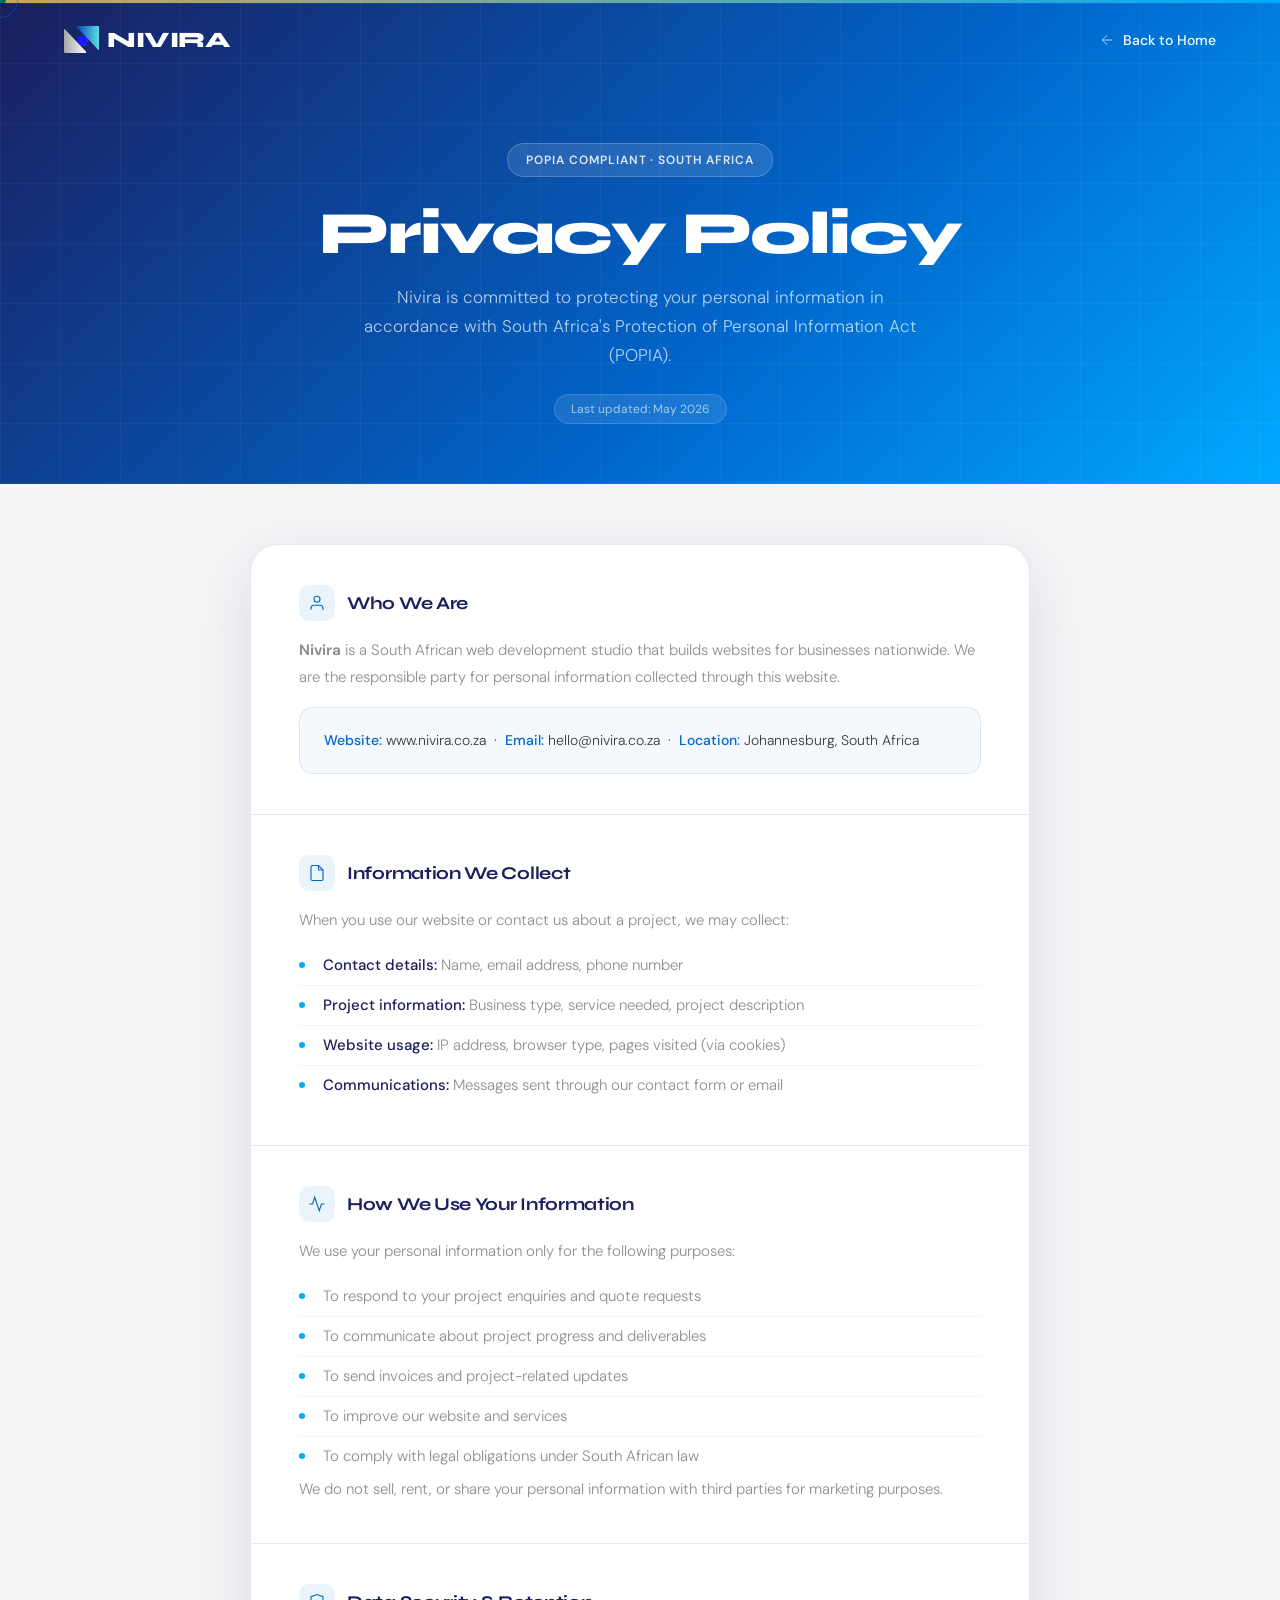
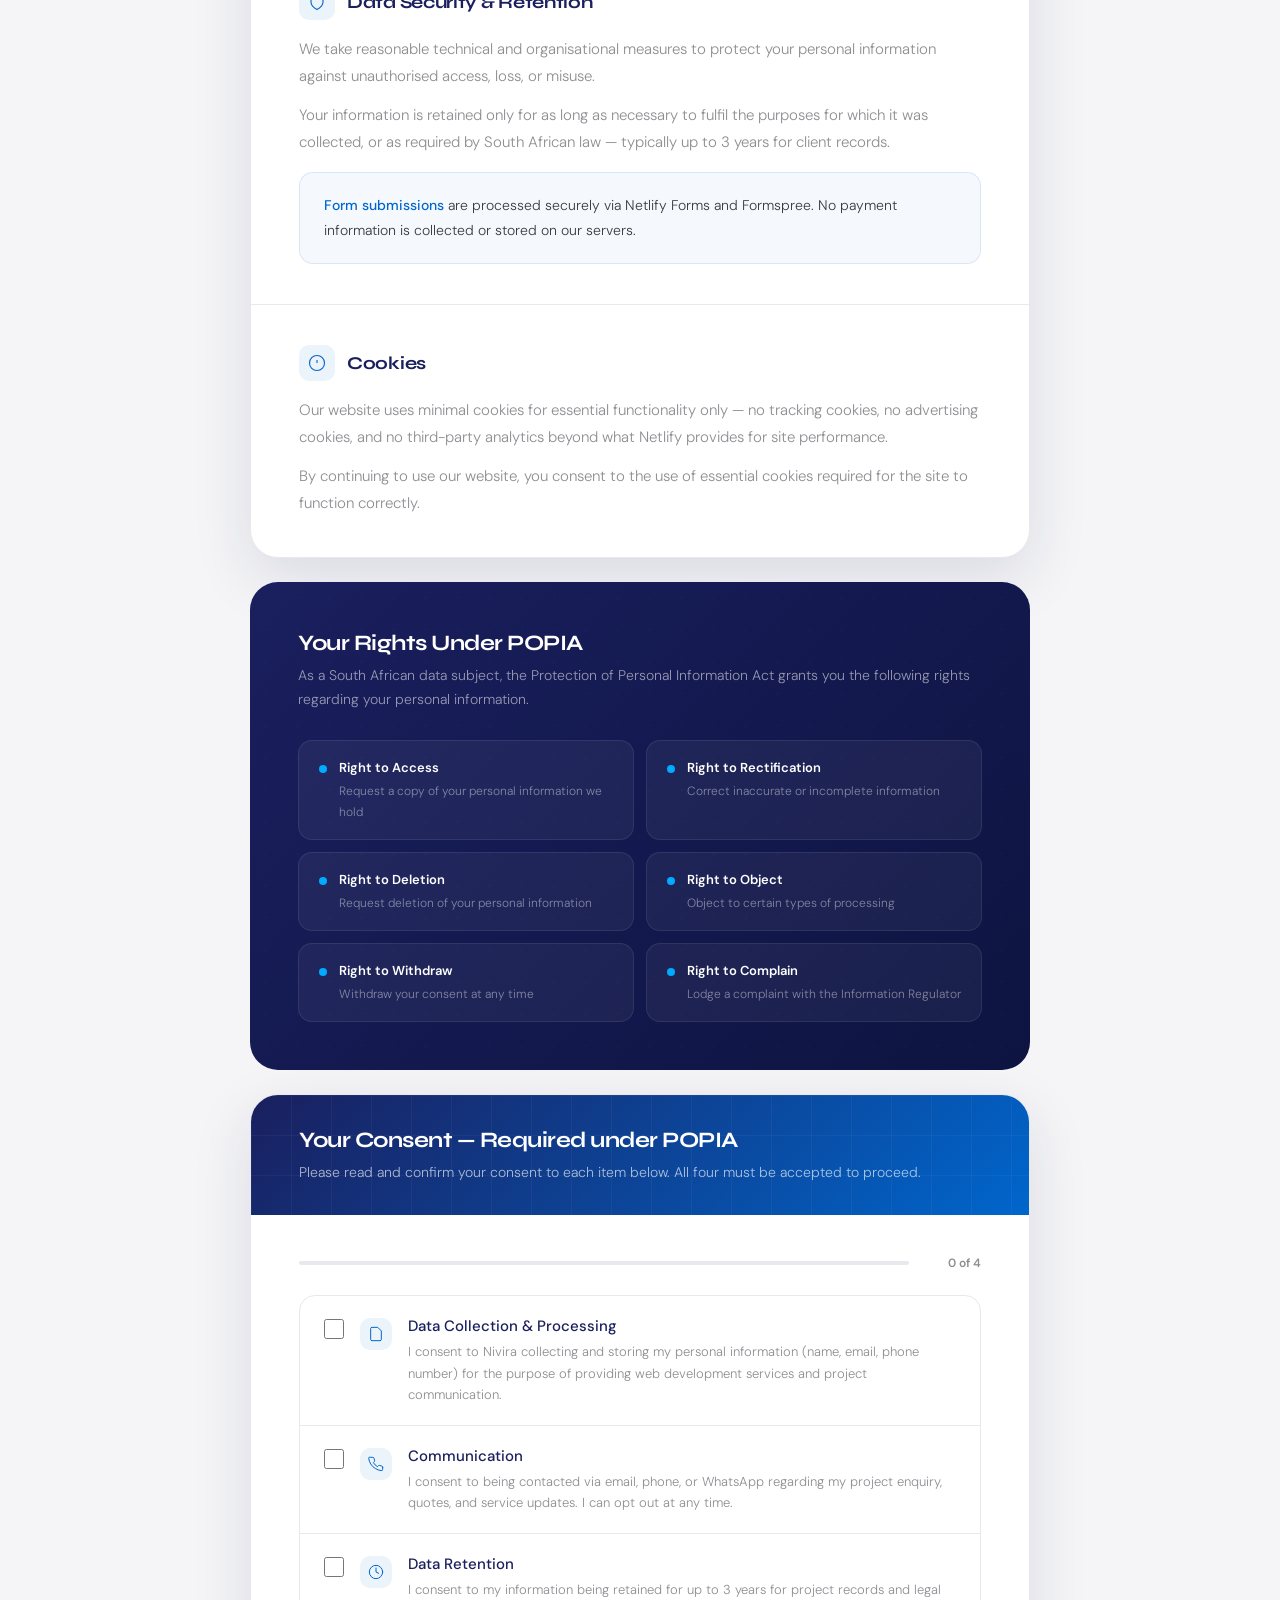
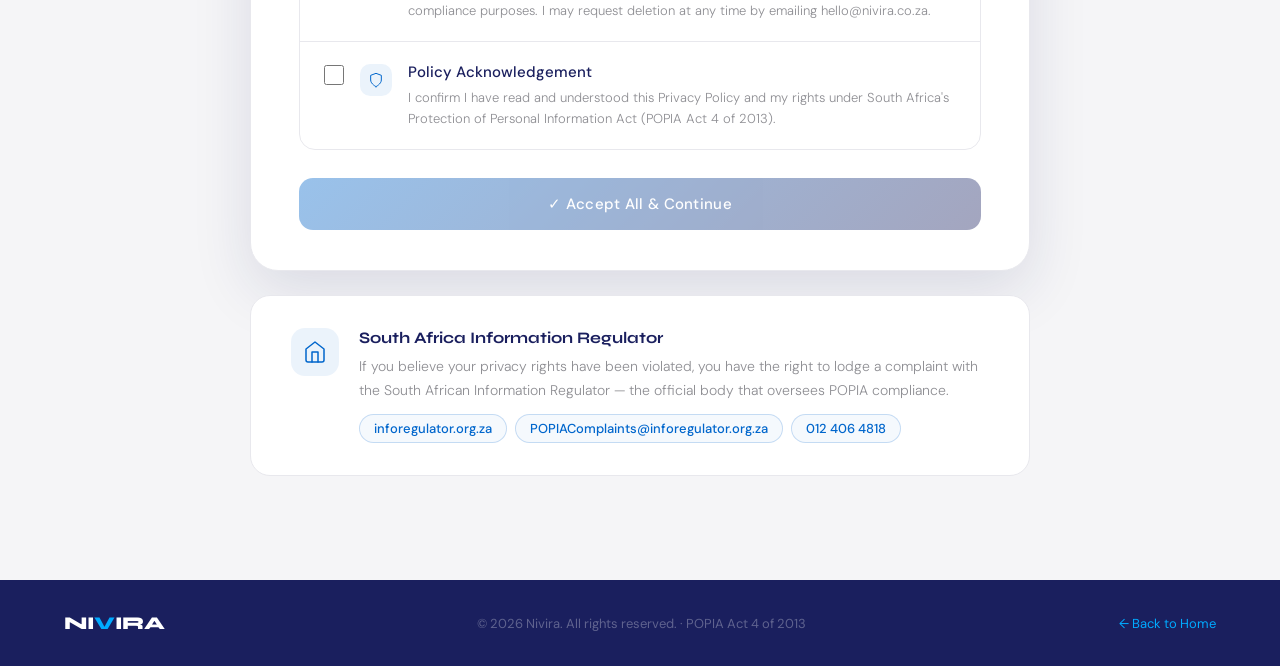
==== commit 4f61f403: "Add files via upload updated my freelance site with favicons, proper contact details, and past worki" ====
--- a/privacy-policy.html
+++ b/privacy-policy.html
@@ -5,6 +5,12 @@
 <meta name="viewport" content="width=device-width, initial-scale=1.0">
 <title>Privacy Policy & POPIA | Nivira</title>
 <meta name="description" content="Nivira's Privacy Policy and POPIA compliance notice. Learn how we collect, use, and protect your personal information.">
+<link rel="icon" type="image/png" href="favicon-96x96.png" sizes="96x96" />
+<link rel="icon" type="image/svg+xml" href="favicon.svg" />
+<link rel="shortcut icon" href="favicon.ico" />
+<link rel="apple-touch-icon" sizes="180x180" href="apple-touch-icon.png" />
+<meta name="apple-mobile-web-app-title" content="Nivira Solutions" />
+<link rel="manifest" href="/site.webmanifest" />
 <link rel="canonical" href="https://www.nivira.co.za/privacy-policy.html">
 <link rel="preconnect" href="https://fonts.googleapis.com">
 <link rel="preconnect" href="https://fonts.gstatic.com" crossorigin>
@@ -41,27 +47,163 @@
 /* GOLD BAR */
 .gold-bar{height:3px;background:linear-gradient(90deg,var(--gold),var(--cyan),var(--gold));background-size:200% 100%;animation:shimmer 3s linear infinite;}
 @keyframes shimmer{0%{background-position:200% 0;}100%{background-position:-200% 0;}}
-
-/* NAV */
+/* ── NAVBAR ────────────────────────────────────── */
 nav{
-  position:fixed;top:3px;left:0;right:0;z-index:1000;
-  padding:0 5%;height:72px;
+  position:fixed;top:0;left:0;right:0;z-index:1000;
+  padding:0 5%;height:80px;
   display:flex;align-items:center;justify-content:space-between;
-  background:rgba(255,255,255,0.92);
-  backdrop-filter:blur(20px);
-  border-bottom:1px solid rgba(232,232,237,0.6);
-  transition:all 0.4s;
-}
-nav.scrolled{box-shadow:0 2px 30px rgba(26,31,94,0.08);}
+  background: transparent;
+  backdrop-filter: blur(0px);
+  border-bottom: 1px solid rgba(255, 255, 255, 0);
+  transition:all 0.35s cubic-bezier(0.2, 0.9, 0.4, 1.1);
+}
+
+nav.scrolled{
+  background: rgba(255,255,255,0.96);
+  backdrop-filter: blur(20px);
+  border-bottom: 1px solid rgba(232,232,237,0.6);
+  box-shadow:0 2px 30px rgba(26,31,94,0.08);
+}
+
+/* Logo container */
 .nav-logo{
-  font-family:'Syne',sans-serif;font-weight:800;font-size:22px;
-  color:var(--navy);text-decoration:none;letter-spacing:-0.5px;
-}
-.nav-logo span{color:var(--cyan);}
+  display: flex;
+  align-items: center;
+  gap: 8px;
+  text-decoration: none;
+  font-family: 'Syne', sans-serif;
+  font-weight: 800;
+  font-size: 22px;
+  letter-spacing: -0.5px;
+}
+
+/* Logo images - two image method */
+.nav-logo .logo-light {
+  display: block;
+  width: 35px;
+  height: auto;
+}
+
+.nav-logo .logo-dark {
+  display: none;
+  width: 35px;
+  height: auto;
+}
+
+/* Logo text versions */
+.nav-logo .logo-text-light {
+  display: inline-block;
+  color: var(--white);
+}
+
+.nav-logo .logo-text-dark {
+  display: none;
+  color: var(--navy);
+}
+
+.nav-logo .logo-text-light span,
+.nav-logo .logo-text-dark span {
+  color: var(--gold);
+}
+
+/* Scrolled state - swap images and text */
+nav.scrolled .nav-logo .logo-light {
+  display: none;
+}
+
+nav.scrolled .nav-logo .logo-dark {
+  display: block;
+}
+
+nav.scrolled .nav-logo .logo-text-light {
+  display: none;
+}
+
+nav.scrolled .nav-logo .logo-text-dark {
+  display: inline-block;
+}
+
+/* Navigation links */
+.nav-links{
+  display: flex;
+  gap: 36px;
+  list-style: none;
+}
+
+.nav-links a{
+  font-size: 14px;
+  font-weight: 500;
+  color: var(--white);
+  text-decoration: none;
+  letter-spacing: 0.02em;
+  position: relative;
+  transition: color 0.25s ease;
+}
+
+nav.scrolled .nav-links a {
+  color: var(--navy);
+}
+
+.nav-links a::after{
+  content: '';
+  position: absolute;
+  bottom: -4px;
+  left: 0;
+  width: 0;
+  height: 1.5px;
+  background: var(--gold-lt);
+  transition: width 0.3s ease;
+}
+
+nav.scrolled .nav-links a::after {
+  background: var(--cyan);
+}
+
+.nav-links a:hover::after {
+  width: 100%;
+}
+
+/* CTA Button */
+.nav-cta{
+  background: transparent;
+  color: var(--gold-lt);
+  padding: 10px 24px;
+  border-radius: 100px;
+  font-size: 14px;
+  font-weight: 500;
+  text-decoration: none;
+  letter-spacing: 0.02em;
+  transition: all 0.3s ease;
+  border: 1.5px solid var(--gold-lt);
+}
+
+.nav-cta:hover {
+  background: rgba(255,255,255,0.1);
+  color: var(--gold);
+}
+
+nav.scrolled .nav-cta {
+  background: var(--navy);
+  border: 1.5px solid var(--navy);
+  color: var(--white);
+}
+
+nav.scrolled .nav-cta:hover {
+  background: transparent;
+  color: var(--navy);
+}
+
+
+
+
+
 .nav-back{
   display:inline-flex;align-items:center;gap:8px;
-  font-size:14px;font-weight:500;color:var(--midgrey);
+  font-size:14px;font-weight:500;color:var(--white);
   text-decoration:none;transition:color 0.3s;
+}
+nav.scrolled .nav-back{
+  color:var(--midgrey);
 }
 .nav-back:hover{color:var(--navy);}
 .nav-back svg{width:16px;height:16px;stroke:currentColor;transition:transform 0.3s;}
@@ -452,7 +594,12 @@
 
 <!-- NAV -->
 <nav id="navbar">
-  <a href="index.html" class="nav-logo">NI<span>V</span>IRA</a>
+    <a href="#" class="nav-logo">
+  <img src="images/NIVIRA cut.png" alt="Nivira" class="logo-light">
+  <img src="images/NIVIRA cut 2.png" alt="Nivira" class="logo-dark">
+  <span class="logo-text-light">NIVIRA</span>
+  <span class="logo-text-dark">NIVIRA</span>
+</a>
   <a href="index.html" class="nav-back">
     <svg viewBox="0 0 24 24" fill="none" stroke-linecap="round" stroke-linejoin="round"><path d="M19 12H5M12 5l-7 7 7 7"/></svg>
     Back to Home
